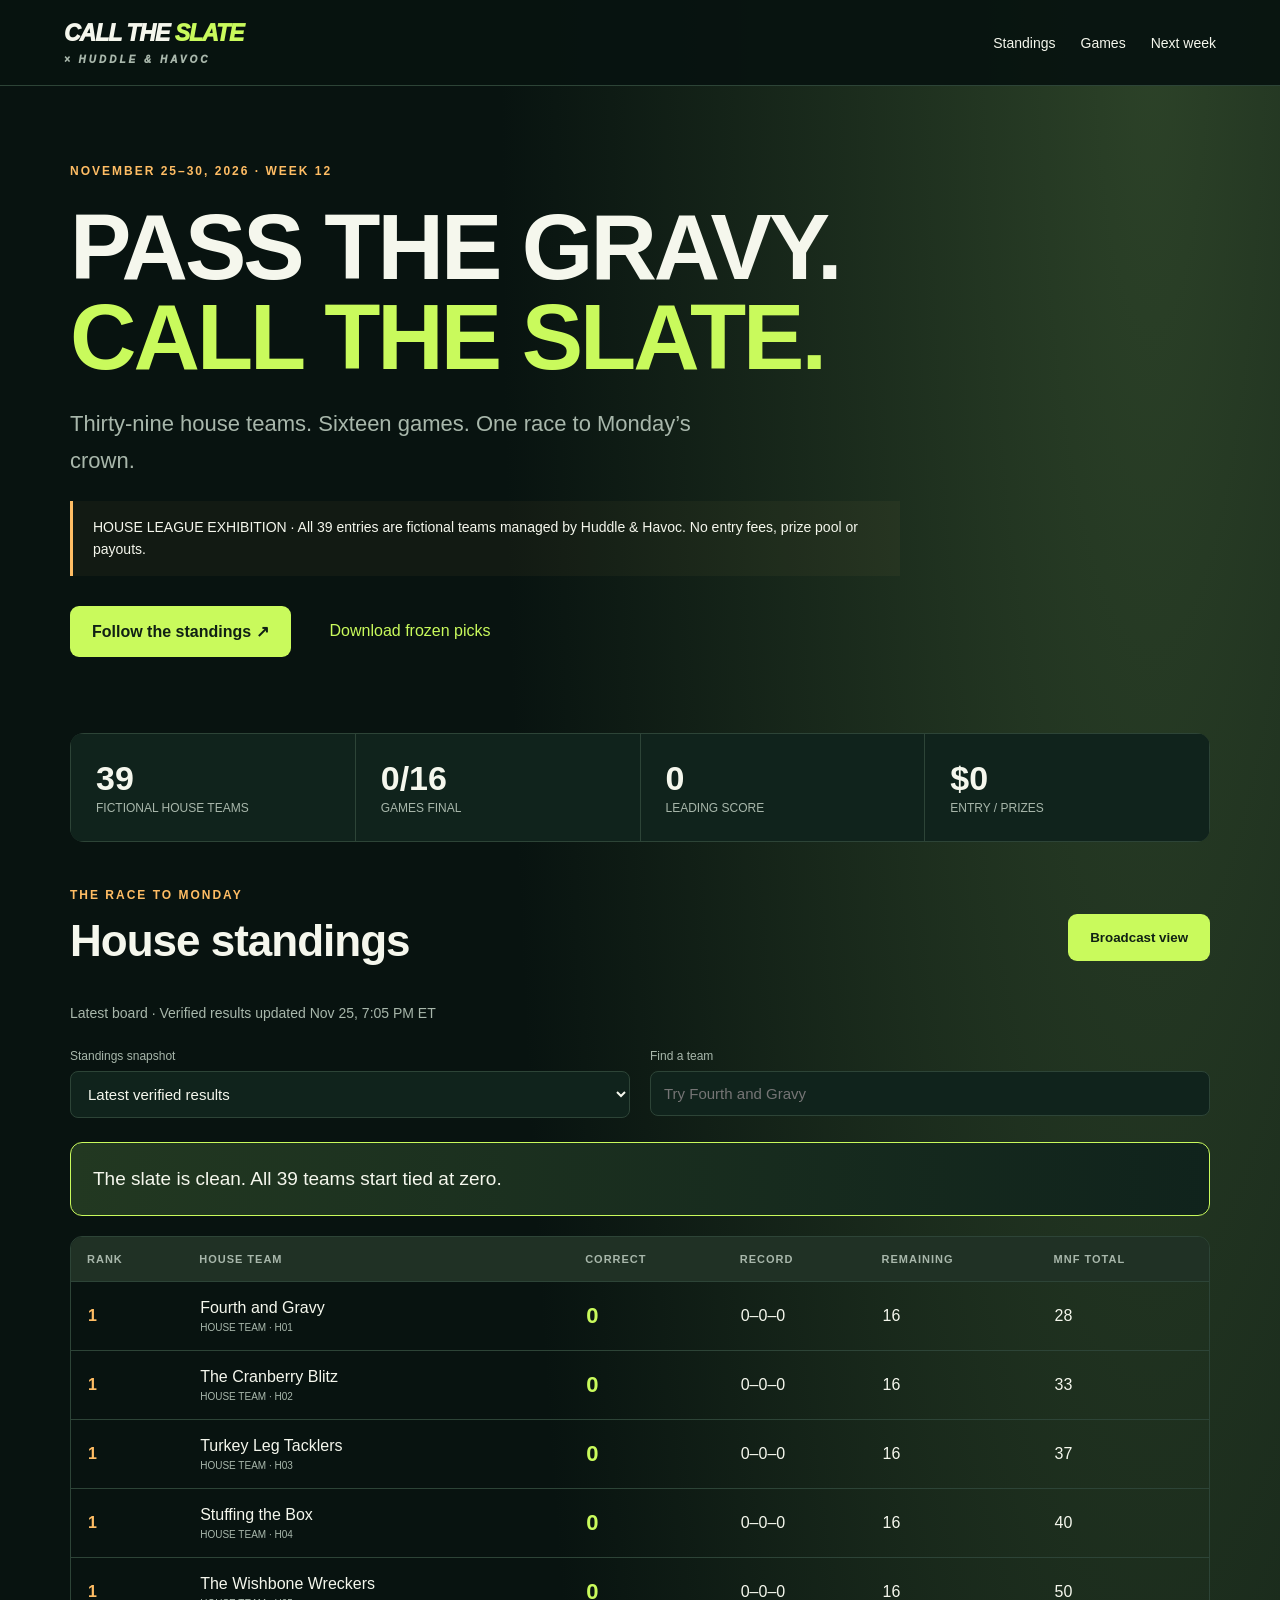
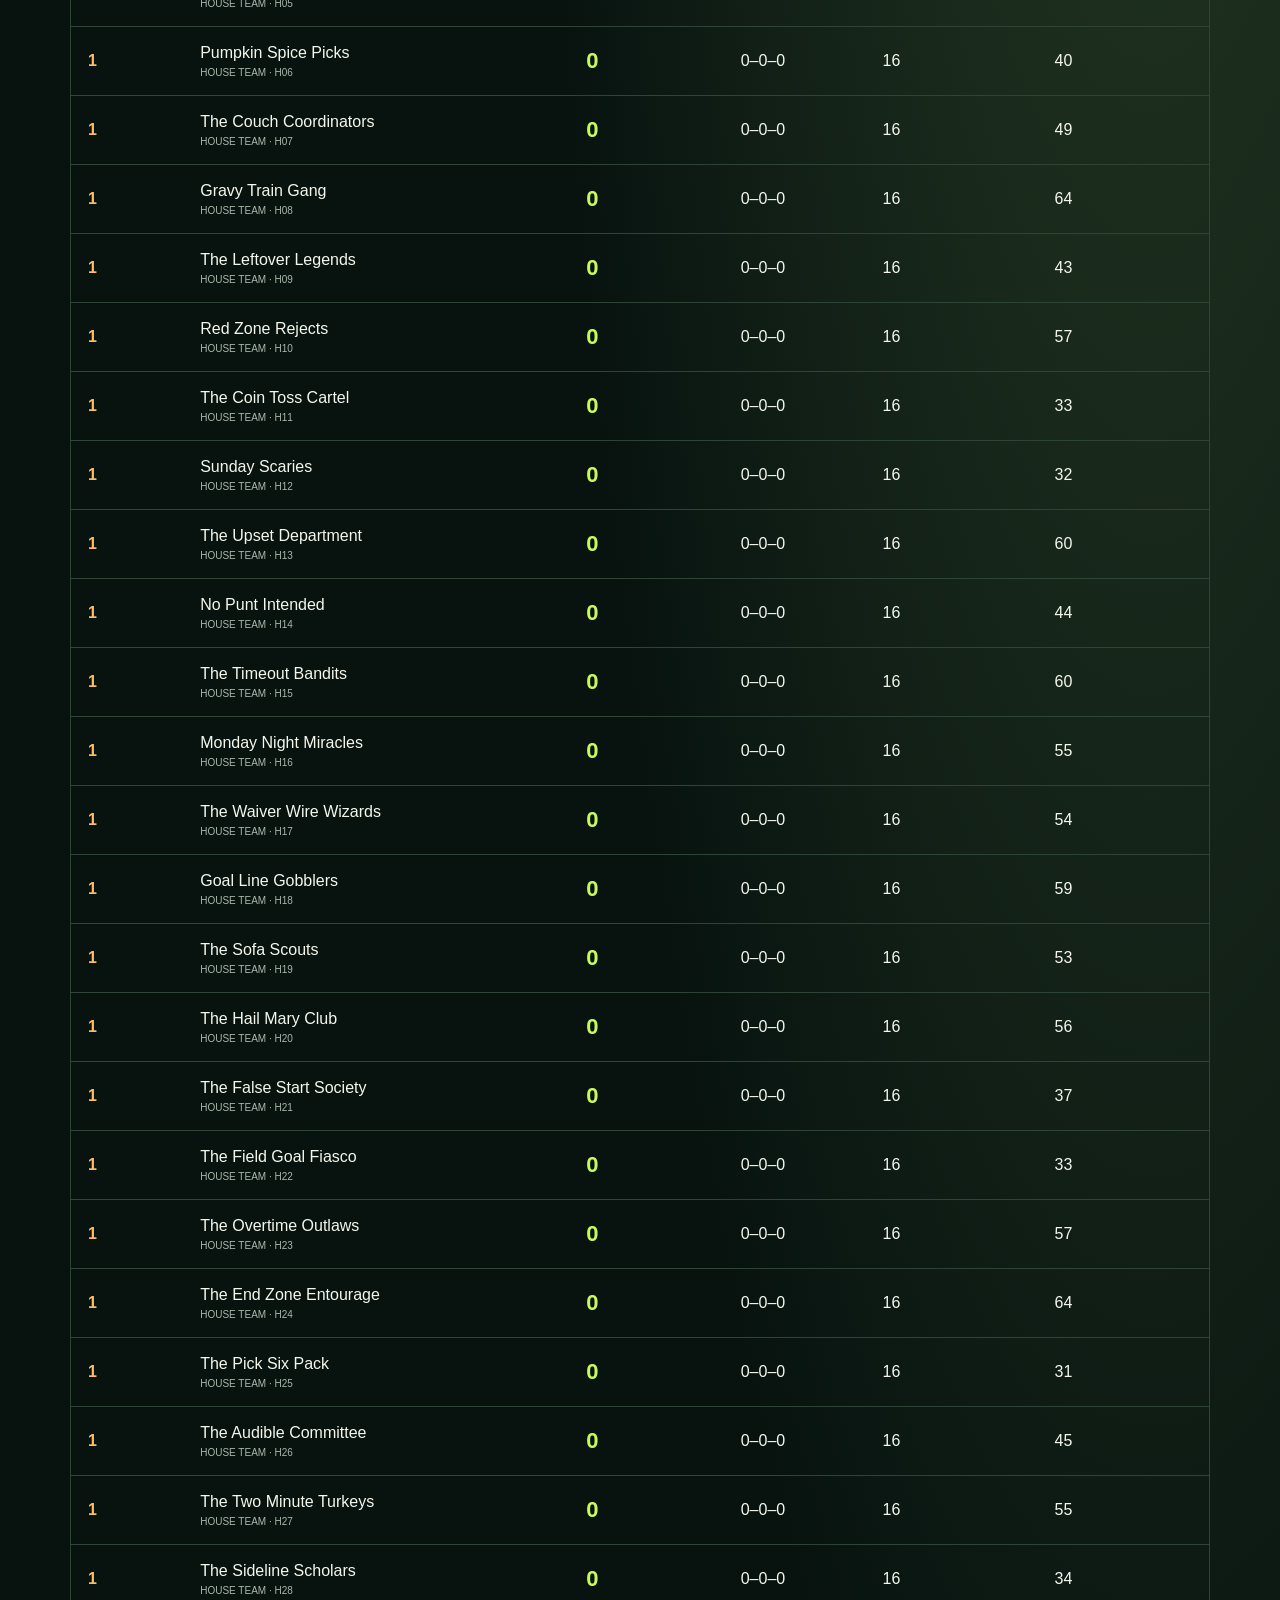
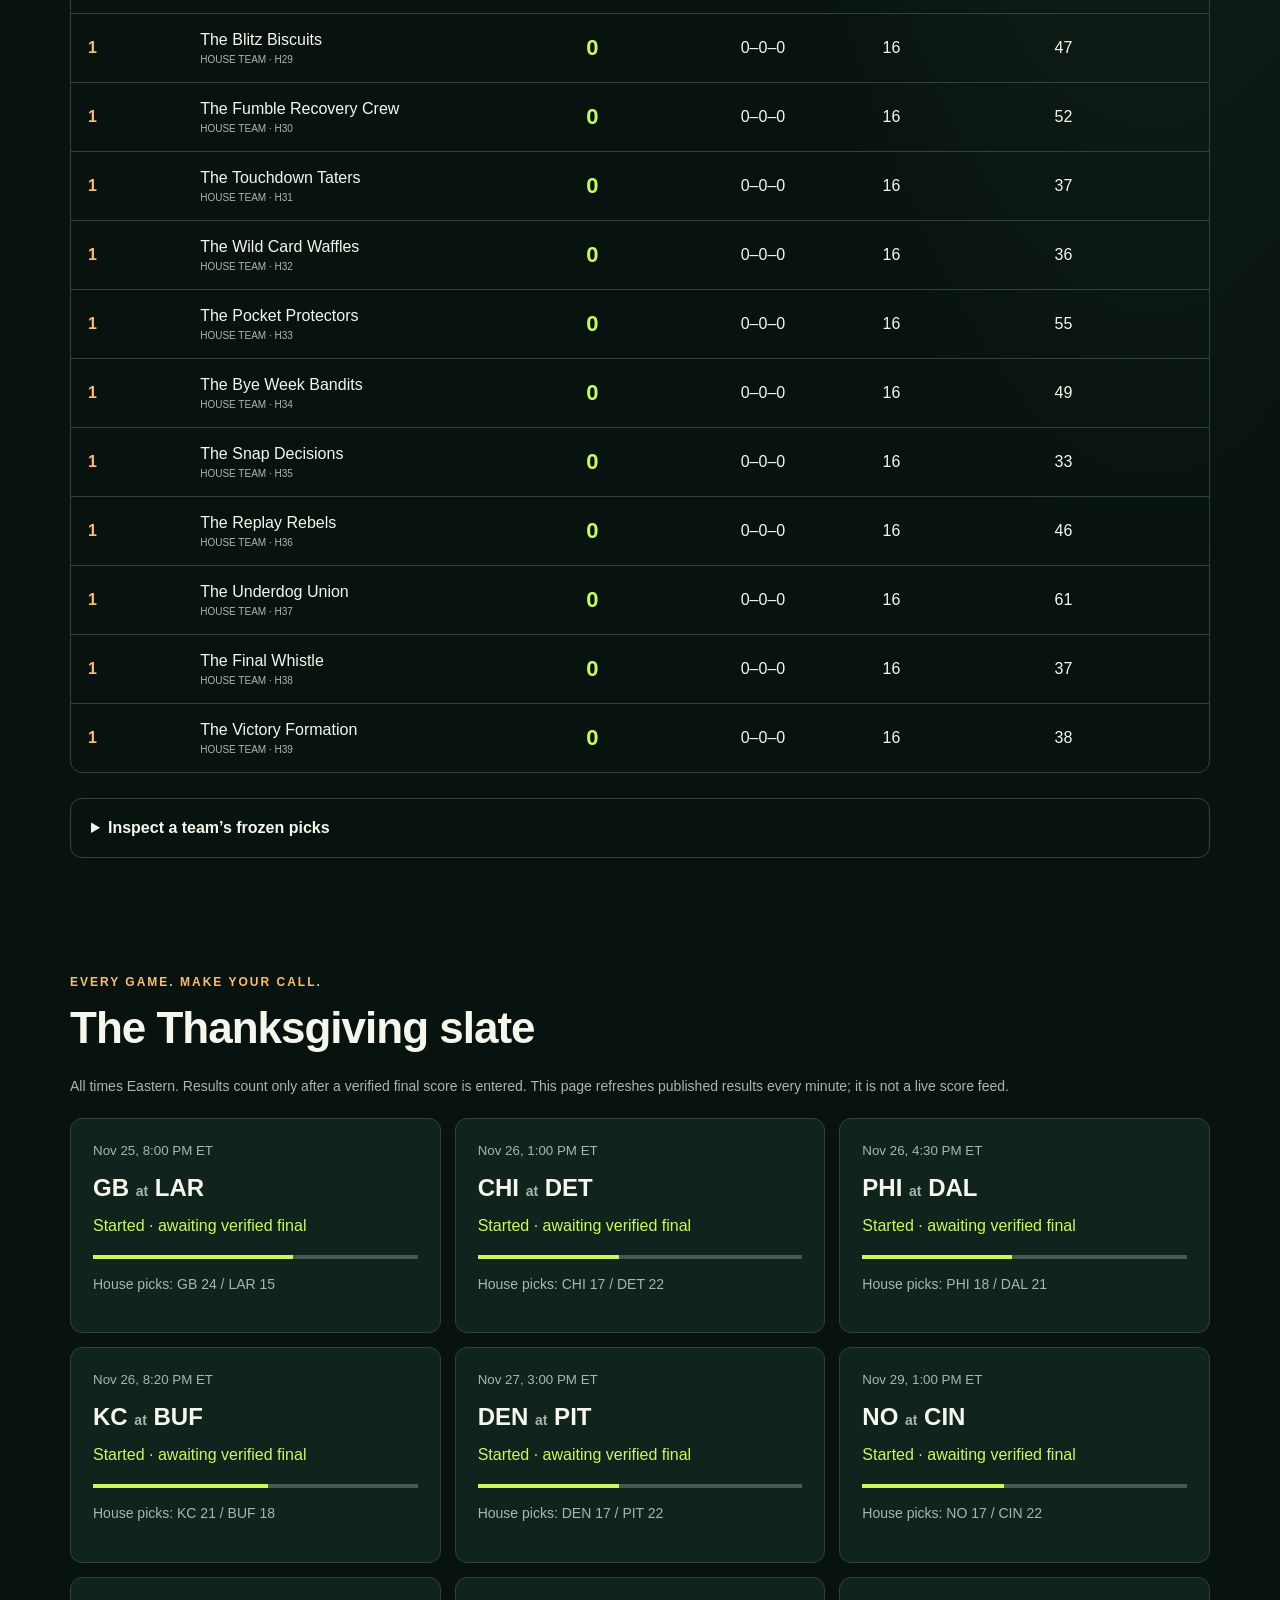
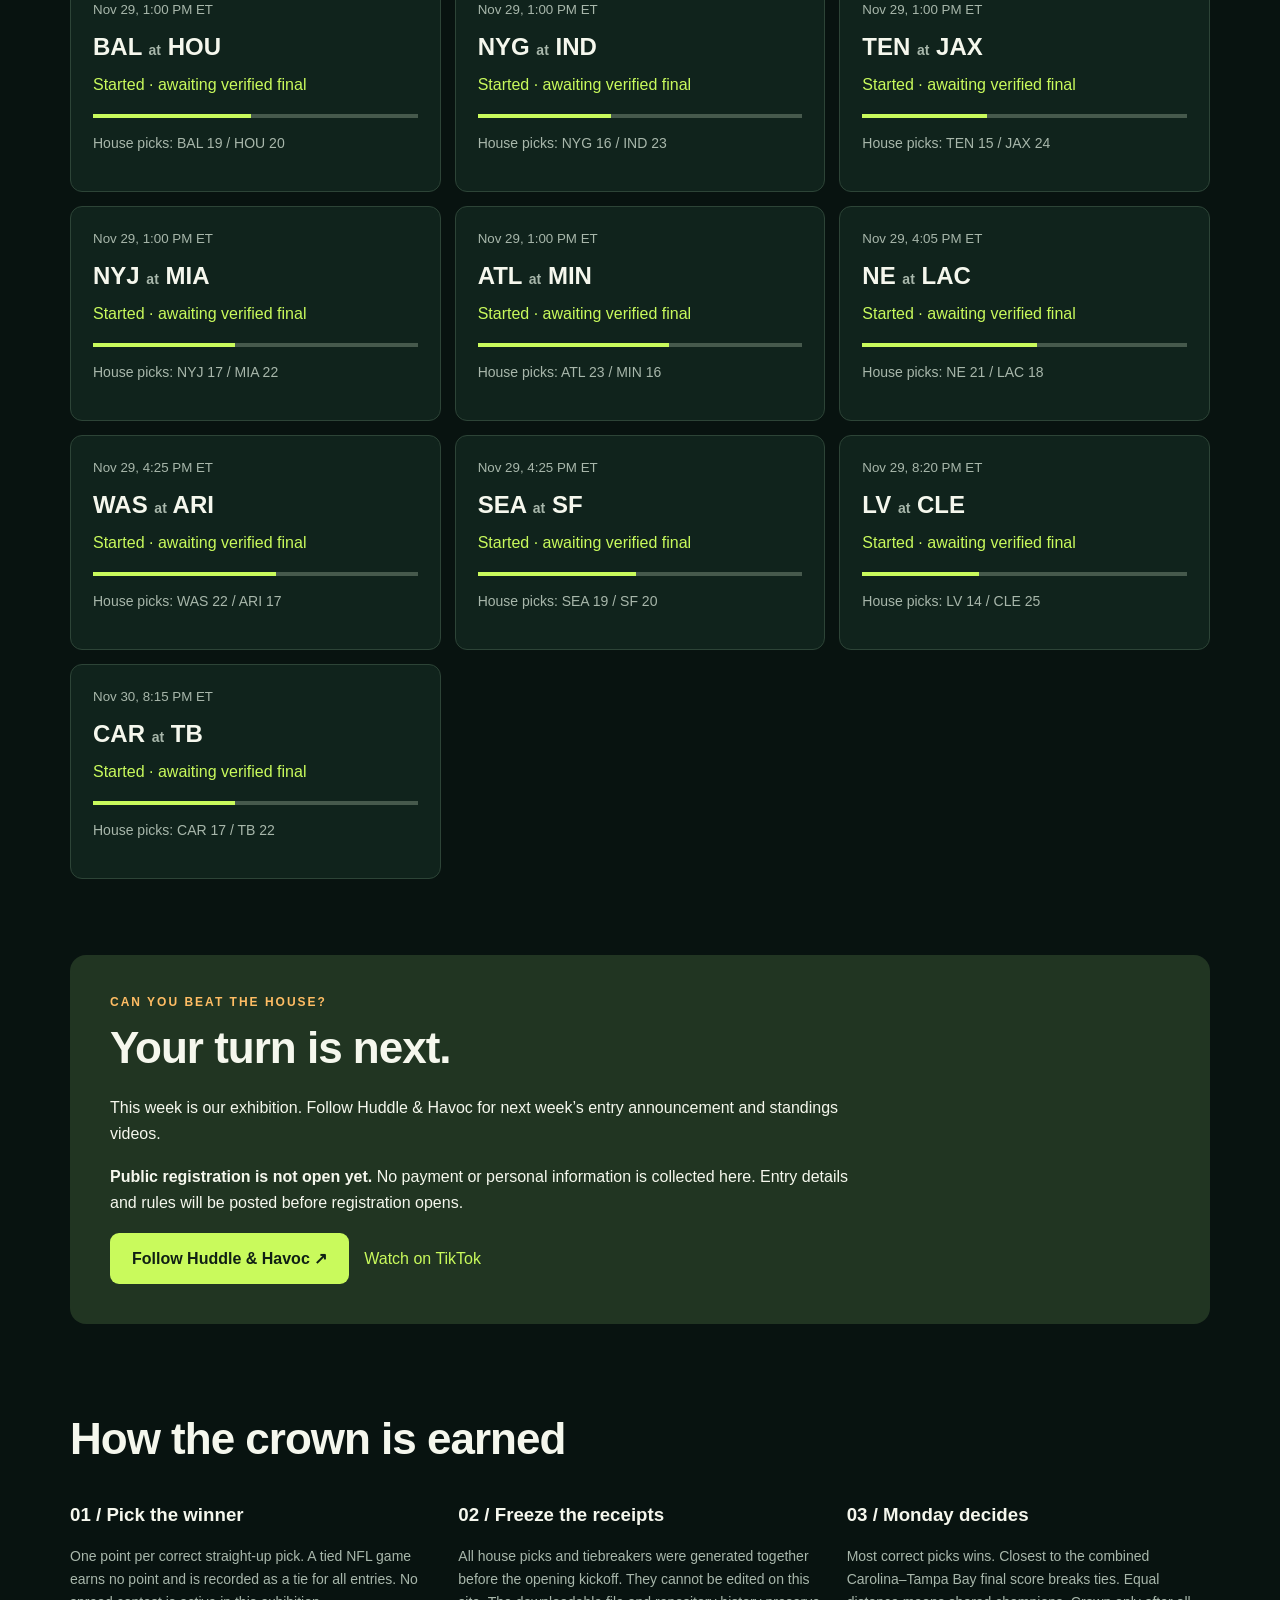
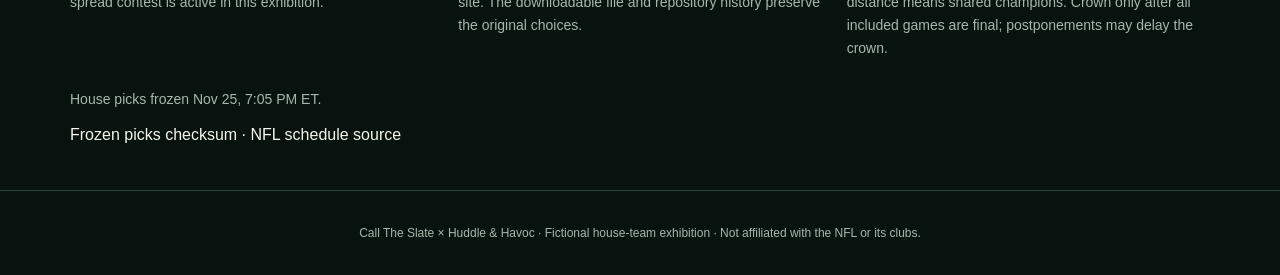
==== house.html @ 72aecaeb "Launch Week 12 House League: 39 fictional teams, 624 frozen picks, auditable standings" ====
<!doctype html><html lang="en"><head><meta charset="UTF-8"><meta name="viewport" content="width=device-width,initial-scale=1"><title>Thanksgiving House League | Call The Slate × Huddle & Havoc</title><meta name="description" content="39 fictional house teams. 16 NFL games. Follow the Thanksgiving pick’em exhibition, inspect every frozen pick and watch the race to Monday’s crown."><link rel="stylesheet" href="house.css"></head><body><header><a href="house.html" class="brand">CALL THE <span>SLATE</span><small>× HUDDLE & HAVOC</small></a><nav><a href="#board">Standings</a><a href="#slate">Games</a><a href="#join">Next week</a></nav></header><main><section class="hero"><div class="eyebrow">NOVEMBER 25–30, 2026 · WEEK 12</div><h1>PASS THE GRAVY.<br><em>CALL THE SLATE.</em></h1><p class="intro">Thirty-nine house teams. Sixteen games. One race to Monday’s crown.</p><div class="notice">HOUSE LEAGUE EXHIBITION · All 39 entries are fictional teams managed by Huddle & Havoc. No entry fees, prize pool or payouts.</div><div class="actions"><a class="button" href="#board">Follow the standings ↗</a><a href="house-week12.json" class="secondary" download>Download frozen picks</a></div></section><section class="stats" id="stats"></section><section id="board"><div class="sectionTitle"><div><div class="eyebrow">THE RACE TO MONDAY</div><h2>House standings</h2></div><button id="broadcast">Broadcast view</button></div><p id="updated" class="muted"></p><div class="controls"><label>Standings snapshot <select id="snapshot"><option value="latest">Latest verified results</option></select></label><label>Find a team <input id="search" type="search" placeholder="Try Fourth and Gravy"></label></div><div id="leader" class="leader"></div><div class="tableScroll"><table><thead><tr><th>Rank</th><th>House team</th><th>Correct</th><th>Record</th><th>Remaining</th><th>MNF total</th></tr></thead><tbody id="rows"></tbody></table></div><details id="teamDetail"><summary>Inspect a team’s frozen picks</summary><select id="teamSelect" aria-label="Choose house team"></select><div id="teamPicks" class="pickGrid"></div></details></section><section id="slate"><div class="eyebrow">EVERY GAME. MAKE YOUR CALL.</div><h2>The Thanksgiving slate</h2><p class="muted">All times Eastern. Results count only after a verified final score is entered. This page refreshes published results every minute; it is not a live score feed.</p><div id="games" class="gameGrid"></div></section><section id="join" class="join"><div class="eyebrow">CAN YOU BEAT THE HOUSE?</div><h2>Your turn is next.</h2><p>This week is our exhibition. Follow Huddle & Havoc for next week’s entry announcement and standings videos.</p><p><strong>Public registration is not open yet.</strong> No payment or personal information is collected here. Entry details and rules will be posted before registration opens.</p><a class="button" href="https://www.youtube.com/channel/UC_7mSys_F2Bz6LI4vd3ud-A">Follow Huddle & Havoc ↗</a><a class="secondary" href="https://www.tiktok.com/@huddleandhavoc">Watch on TikTok</a></section><section><h2>How the crown is earned</h2><div class="rules"><article><h3>01 / Pick the winner</h3><p>One point per correct straight-up pick. A tied NFL game earns no point and is recorded as a tie for all entries. No spread contest is active in this exhibition.</p></article><article><h3>02 / Freeze the receipts</h3><p>All house picks and tiebreakers were generated together before the opening kickoff. They cannot be edited on this site. The downloadable file and repository history preserve the original choices.</p></article><article><h3>03 / Monday decides</h3><p>Most correct picks wins. Closest to the combined Carolina–Tampa Bay final score breaks ties. Equal distance means shared champions. Crown only after all included games are final; postponements may delay the crown.</p></article></div><p id="frozen" class="muted"></p><a href="HOUSE_PICKS_SHA256.txt">Frozen picks checksum</a> · <a href="https://media.nfl.com/content/dam/communications/documents/2026/Week%2012%20Schedule%20Change.pdf">NFL schedule source</a></section></main><footer>Call The Slate × Huddle & Havoc · Fictional house-team exhibition · Not affiliated with the NFL or its clubs.</footer><script src="house-scoring.js"></script><script src="house.js"></script></body></html>
---- house.css ----
:root{--bg:#081310;--panel:#10231c;--line:#2d4437;--text:#f5f7ed;--muted:#a8b7ab;--green:#c9fa5c;--gold:#ffbd64}*{box-sizing:border-box}html{scroll-behavior:smooth;scroll-padding-top:90px}body{margin:0;color:var(--text);background:radial-gradient(ellipse at 90% 0,#2c4228,transparent 40%),var(--bg);font-family:Arial,Helvetica,sans-serif}header{position:sticky;top:0;background:#081310f2;border-bottom:1px solid var(--line);z-index:5;padding:20px 5%;display:flex;align-items:center;justify-content:space-between;gap:20px}.brand{font-weight:950;font-style:italic;font-size:23px;letter-spacing:-1px}.brand span{color:var(--green)}.brand small{display:block;font-size:10px;letter-spacing:3px;margin-top:7px;color:var(--muted)}a{color:inherit;text-decoration:none}nav{display:flex;gap:25px;font-size:14px}main{max-width:1200px;margin:auto;padding:0 30px}section{padding:46px 0}.hero{padding-top:78px}.eyebrow{font-weight:800;font-size:12px;letter-spacing:2px;color:var(--gold)}h1{font-size:clamp(42px,7.3vw,92px);line-height:.98;letter-spacing:-3px;margin:24px 0}h1 em{color:var(--green);font-style:normal}h2{font-size:clamp(28px,4vw,44px);letter-spacing:-1px;margin:14px 0 22px}p{line-height:1.65}.intro{font-size:22px;max-width:650px;color:var(--muted)}.notice{border-left:3px solid var(--gold);padding:15px 20px;background:#ffbd640a;max-width:830px;font-size:14px;line-height:1.6}.actions{display:flex;gap:24px;align-items:center;margin:30px 0}.button,button{background:var(--green);color:#102014;border:0;padding:16px 22px;border-radius:9px;font-weight:800;cursor:pointer;display:inline-block}.secondary{display:inline-block;padding:15px;color:var(--green)}.stats{display:grid;grid-template-columns:repeat(4,1fr);gap:1px;background:var(--line);padding:1px;border-radius:14px;overflow:hidden}.stat{padding:25px;background:var(--panel)}.stat b{font-size:34px;display:block}.stat span{font-size:12px;color:var(--muted)}.sectionTitle{display:flex;justify-content:space-between;align-items:center;gap:15px}.muted{color:var(--muted);font-size:14px}.controls{display:flex;gap:20px;margin:24px 0}label{font-size:12px;color:var(--muted);flex:1}input,select{display:block;margin-top:8px;padding:13px;background:var(--panel);color:var(--text);border:1px solid var(--line);border-radius:8px;width:100%;font-size:15px}.leader{padding:22px;border:1px solid var(--green);border-radius:12px;background:linear-gradient(90deg,#223821,#10231c);margin:20px 0;font-size:19px;line-height:1.5}.tableScroll{overflow:auto;border:1px solid var(--line);border-radius:12px}table{width:100%;border-collapse:collapse;white-space:nowrap;text-align:left}th{padding:16px;background:#203125;color:var(--muted);font-size:11px;text-transform:uppercase;letter-spacing:1px}td{padding:17px;border-top:1px solid var(--line)}td:first-child{font-weight:900;color:var(--gold)}td:nth-child(3){color:var(--green);font-weight:900;font-size:22px}td small{display:block;color:var(--muted);font-size:10px;margin-top:5px}details{margin:25px 0;border:1px solid var(--line);border-radius:12px;padding:20px}summary{cursor:pointer;font-weight:bold}.pickGrid,.gameGrid{display:grid;grid-template-columns:repeat(3,1fr);gap:14px;margin-top:20px}.game,.pick{padding:22px;background:var(--panel);border:1px solid var(--line);border-radius:12px}.game b{font-size:24px;display:block;margin:15px 0}.game small{color:var(--muted)}.game .result{color:var(--green)}.bar{height:4px;background:#46594c;margin-top:20px}.bar span{display:block;height:100%;background:var(--green)}.join{padding:40px;background:#213522;border-radius:16px;margin:30px 0}.join p{max-width:760px}.rules{display:grid;grid-template-columns:repeat(3,1fr);gap:25px}.rules p{color:var(--muted);font-size:14px}footer{padding:35px;text-align:center;border-top:1px solid var(--line);color:var(--muted);font-size:12px}.broadcast .hero,.broadcast header,.broadcast #slate,.broadcast #join,.broadcast .rules,.broadcast footer,.broadcast #teamDetail,.broadcast #search{display:none}.broadcast #board{padding-top:25px}.broadcast main{max-width:1600px}.broadcast td{padding:18px;font-size:20px}@media(max-width:700px){header{padding:15px;align-items:flex-start}.brand{font-size:18px}nav{gap:12px;font-size:12px}main{padding:0 16px}.hero{padding-top:40px}h1{letter-spacing:-2px}.intro{font-size:18px}.stats{grid-template-columns:1fr 1fr}.stat{padding:20px}.gameGrid,.pickGrid,.rules{grid-template-columns:1fr}.controls,.actions{flex-direction:column;align-items:stretch}.join{padding:25px}.sectionTitle{align-items:flex-start}.sectionTitle button{font-size:11px;padding:12px}td{padding:13px}section{padding:30px 0}}
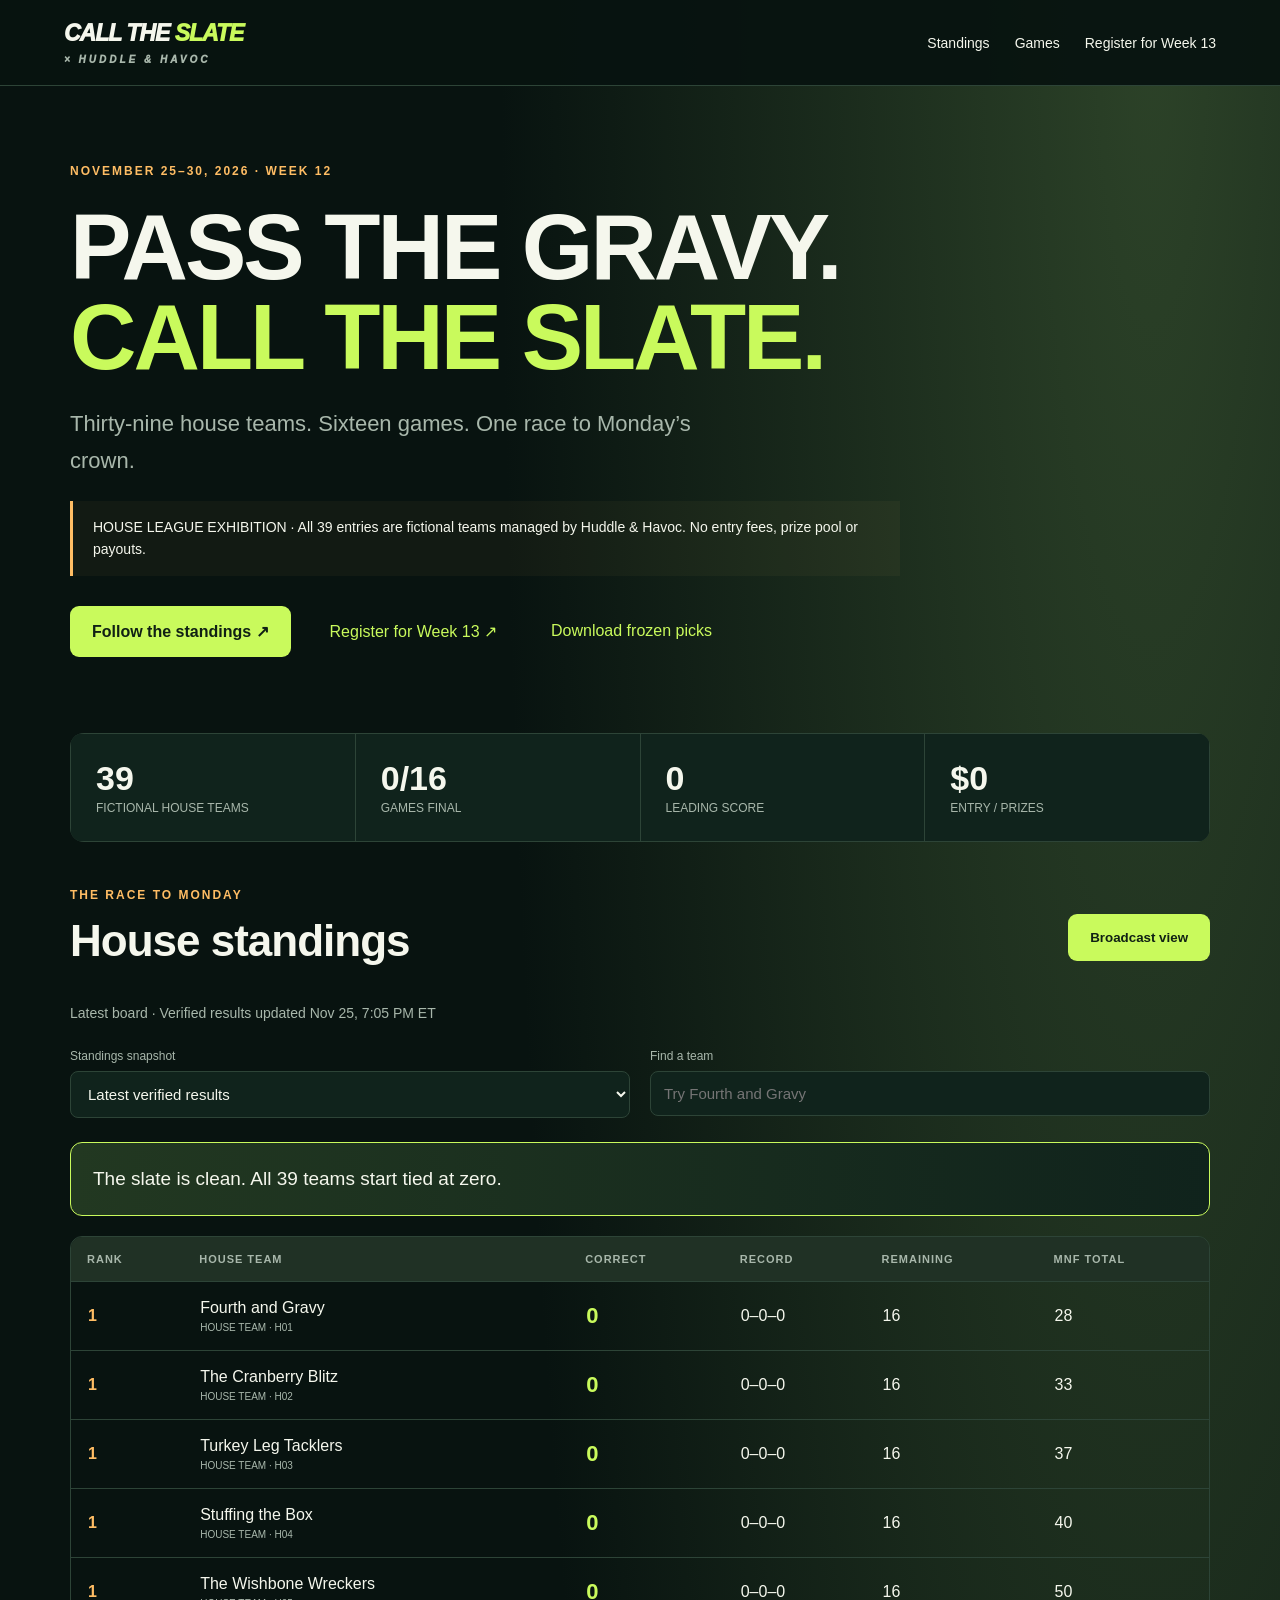
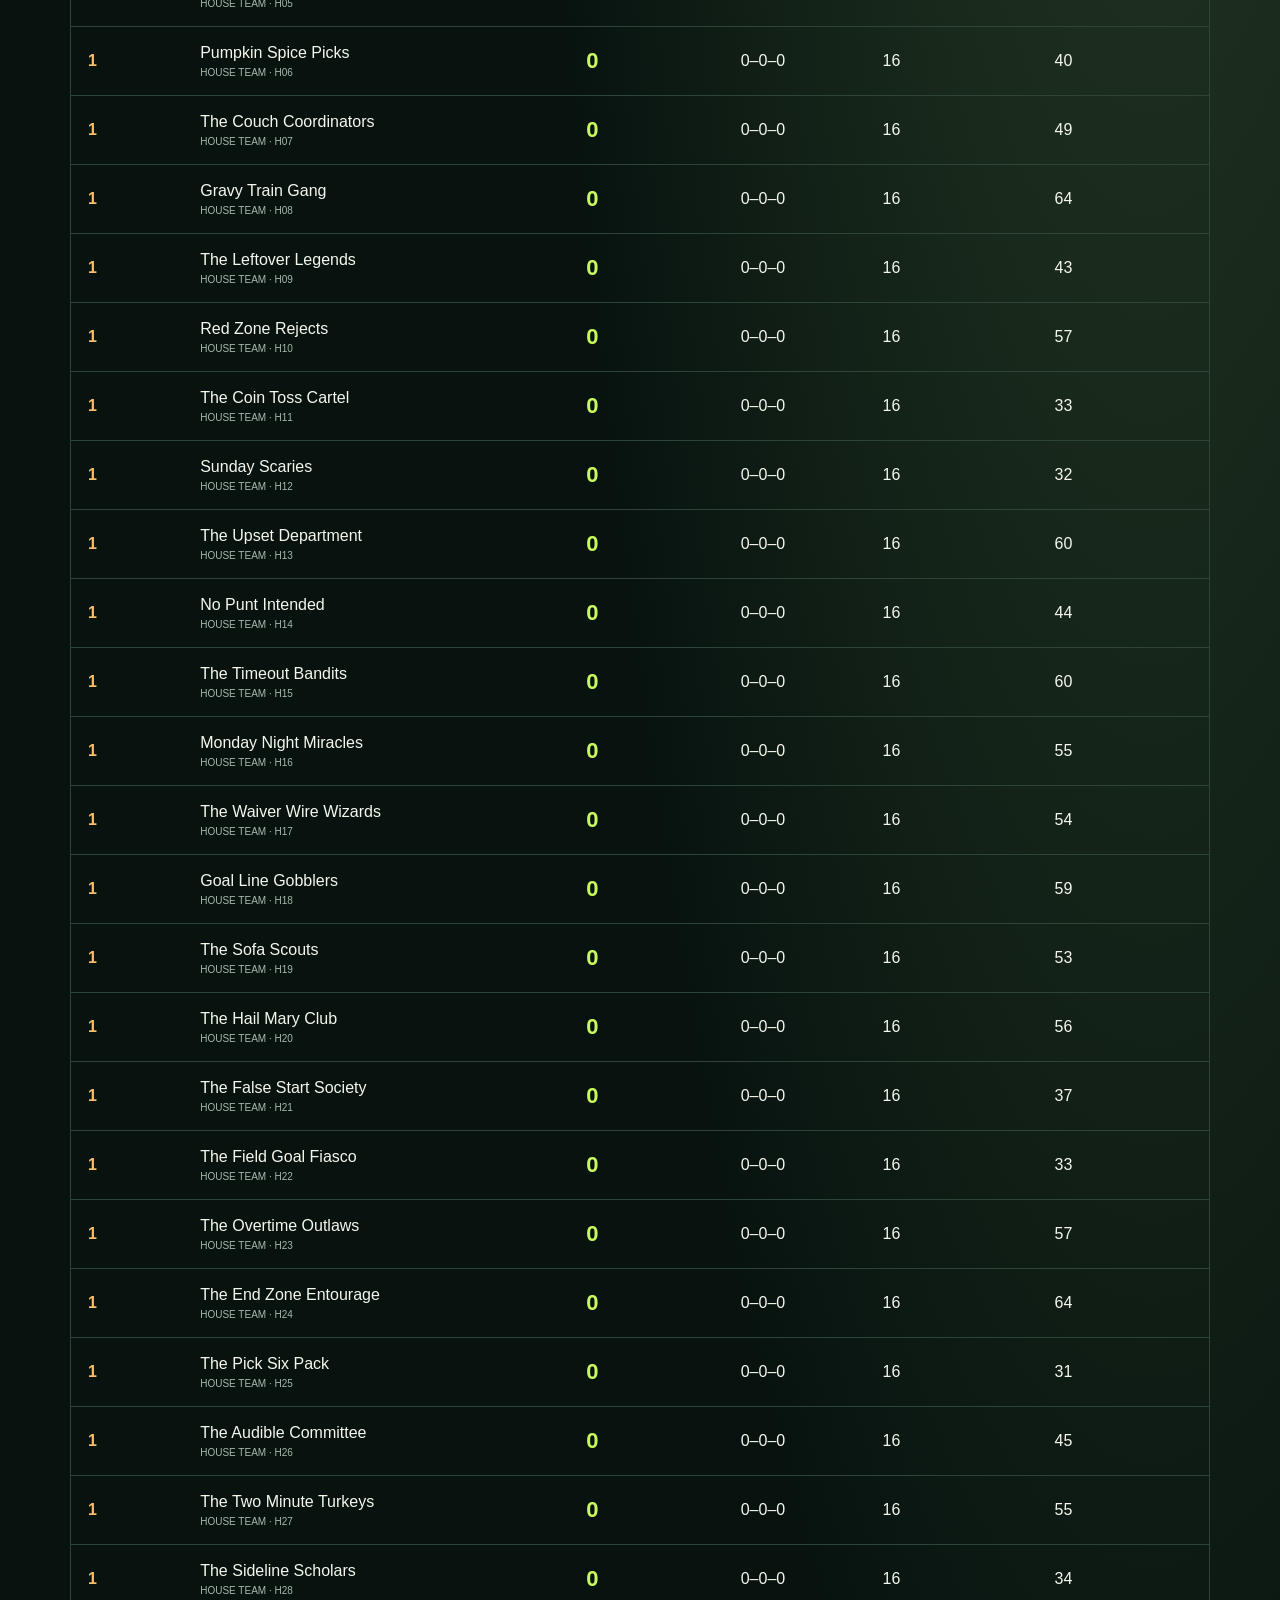
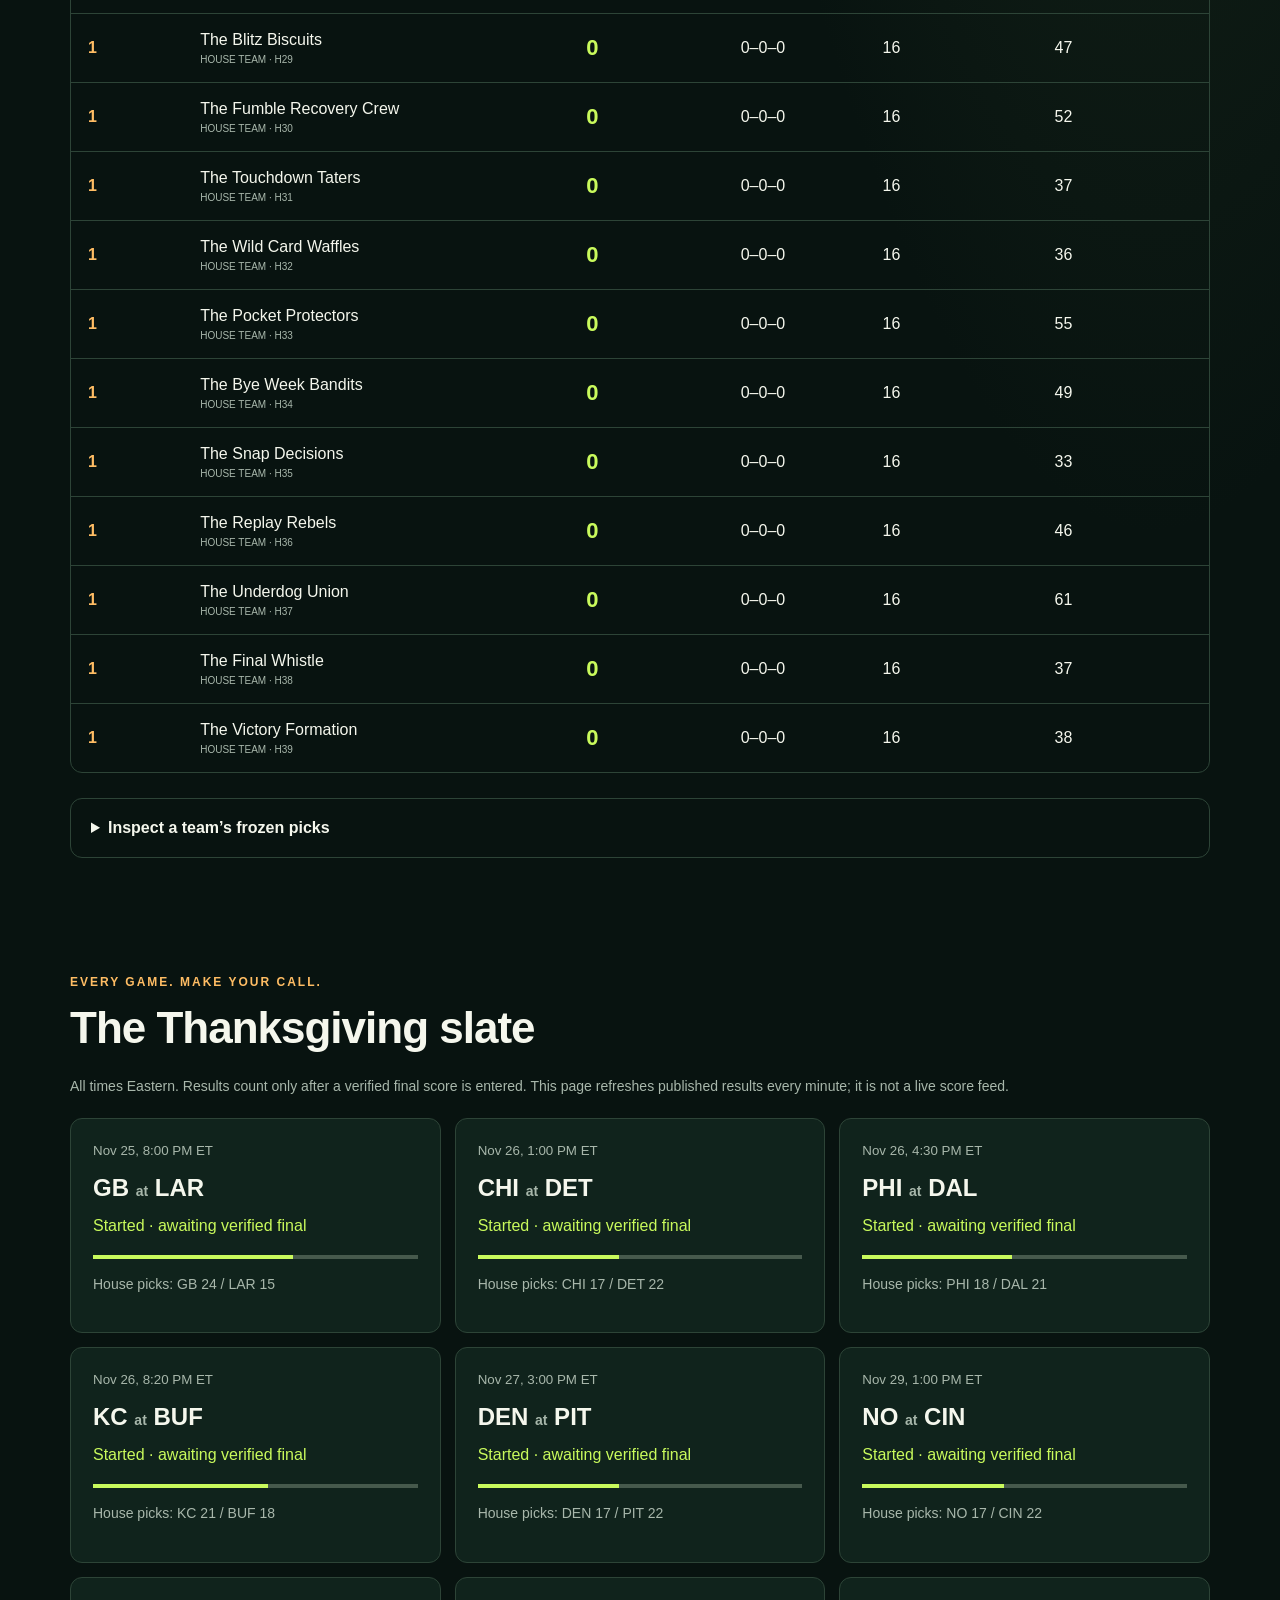
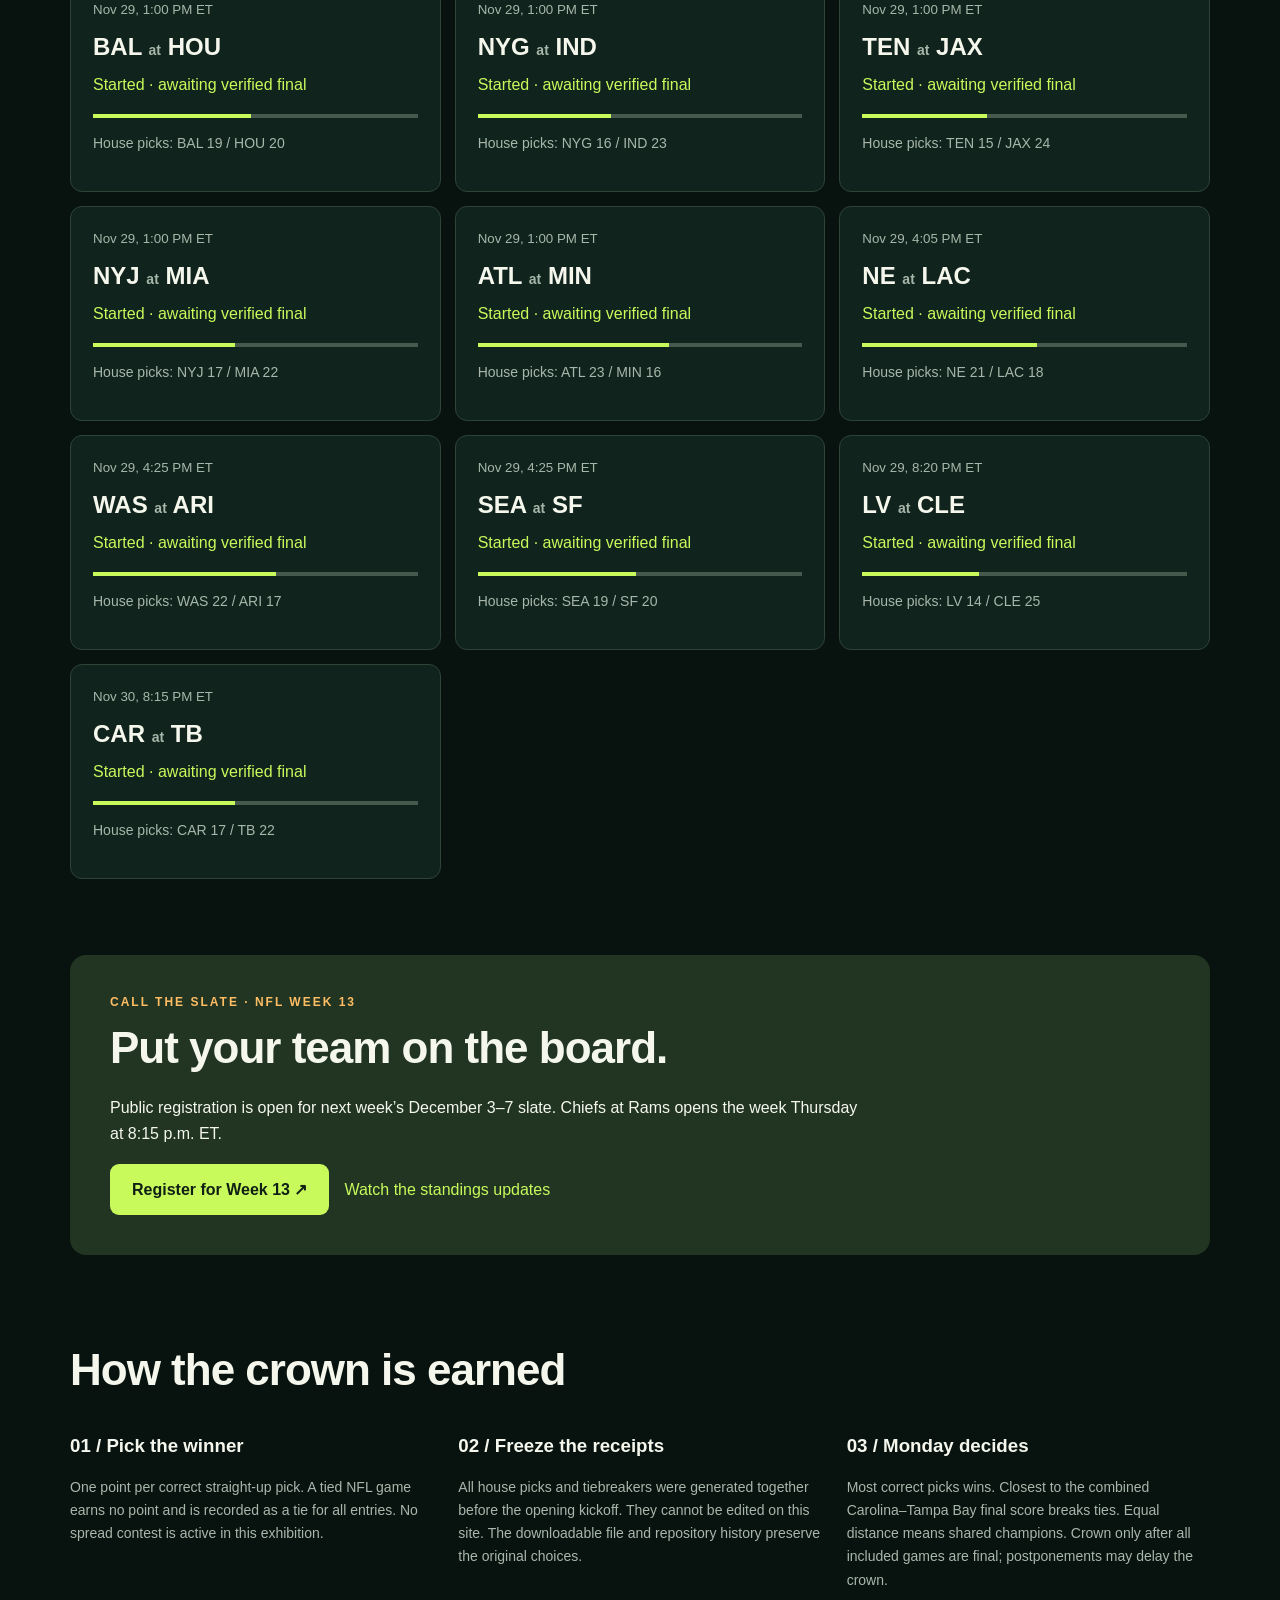
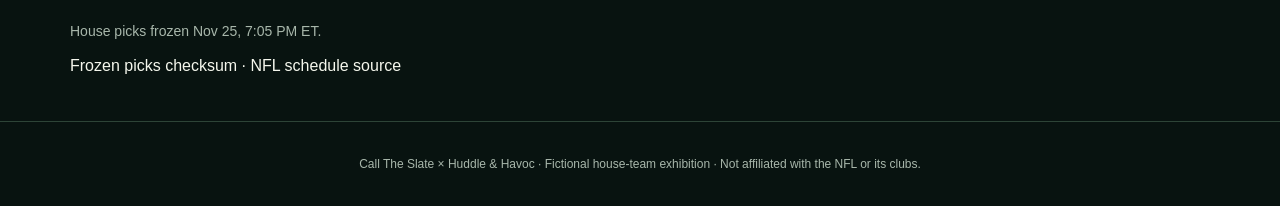
==== commit aea8eac8: "Open public Week 13 registration and add the standings-video signup link" ====
--- a/house.html
+++ b/house.html
@@ -1 +1,4 @@
-<!doctype html><html lang="en"><head><meta charset="UTF-8"><meta name="viewport" content="width=device-width,initial-scale=1"><title>Thanksgiving House League | Call The Slate × Huddle & Havoc</title><meta name="description" content="39 fictional house teams. 16 NFL games. Follow the Thanksgiving pick’em exhibition, inspect every frozen pick and watch the race to Monday’s crown."><link rel="stylesheet" href="house.css"></head><body><header><a href="house.html" class="brand">CALL THE <span>SLATE</span><small>× HUDDLE & HAVOC</small></a><nav><a href="#board">Standings</a><a href="#slate">Games</a><a href="#join">Next week</a></nav></header><main><section class="hero"><div class="eyebrow">NOVEMBER 25–30, 2026 · WEEK 12</div><h1>PASS THE GRAVY.<br><em>CALL THE SLATE.</em></h1><p class="intro">Thirty-nine house teams. Sixteen games. One race to Monday’s crown.</p><div class="notice">HOUSE LEAGUE EXHIBITION · All 39 entries are fictional teams managed by Huddle & Havoc. No entry fees, prize pool or payouts.</div><div class="actions"><a class="button" href="#board">Follow the standings ↗</a><a href="house-week12.json" class="secondary" download>Download frozen picks</a></div></section><section class="stats" id="stats"></section><section id="board"><div class="sectionTitle"><div><div class="eyebrow">THE RACE TO MONDAY</div><h2>House standings</h2></div><button id="broadcast">Broadcast view</button></div><p id="updated" class="muted"></p><div class="controls"><label>Standings snapshot <select id="snapshot"><option value="latest">Latest verified results</option></select></label><label>Find a team <input id="search" type="search" placeholder="Try Fourth and Gravy"></label></div><div id="leader" class="leader"></div><div class="tableScroll"><table><thead><tr><th>Rank</th><th>House team</th><th>Correct</th><th>Record</th><th>Remaining</th><th>MNF total</th></tr></thead><tbody id="rows"></tbody></table></div><details id="teamDetail"><summary>Inspect a team’s frozen picks</summary><select id="teamSelect" aria-label="Choose house team"></select><div id="teamPicks" class="pickGrid"></div></details></section><section id="slate"><div class="eyebrow">EVERY GAME. MAKE YOUR CALL.</div><h2>The Thanksgiving slate</h2><p class="muted">All times Eastern. Results count only after a verified final score is entered. This page refreshes published results every minute; it is not a live score feed.</p><div id="games" class="gameGrid"></div></section><section id="join" class="join"><div class="eyebrow">CAN YOU BEAT THE HOUSE?</div><h2>Your turn is next.</h2><p>This week is our exhibition. Follow Huddle & Havoc for next week’s entry announcement and standings videos.</p><p><strong>Public registration is not open yet.</strong> No payment or personal information is collected here. Entry details and rules will be posted before registration opens.</p><a class="button" href="https://www.youtube.com/channel/UC_7mSys_F2Bz6LI4vd3ud-A">Follow Huddle & Havoc ↗</a><a class="secondary" href="https://www.tiktok.com/@huddleandhavoc">Watch on TikTok</a></section><section><h2>How the crown is earned</h2><div class="rules"><article><h3>01 / Pick the winner</h3><p>One point per correct straight-up pick. A tied NFL game earns no point and is recorded as a tie for all entries. No spread contest is active in this exhibition.</p></article><article><h3>02 / Freeze the receipts</h3><p>All house picks and tiebreakers were generated together before the opening kickoff. They cannot be edited on this site. The downloadable file and repository history preserve the original choices.</p></article><article><h3>03 / Monday decides</h3><p>Most correct picks wins. Closest to the combined Carolina–Tampa Bay final score breaks ties. Equal distance means shared champions. Crown only after all included games are final; postponements may delay the crown.</p></article></div><p id="frozen" class="muted"></p><a href="HOUSE_PICKS_SHA256.txt">Frozen picks checksum</a> · <a href="https://media.nfl.com/content/dam/communications/documents/2026/Week%2012%20Schedule%20Change.pdf">NFL schedule source</a></section></main><footer>Call The Slate × Huddle & Havoc · Fictional house-team exhibition · Not affiliated with the NFL or its clubs.</footer><script src="house-scoring.js"></script><script src="house.js"></script></body></html>
+<!doctype html><html lang="en"><head><meta charset="UTF-8"><meta name="viewport" content="width=device-width,initial-scale=1"><title>Thanksgiving House League | Call The Slate × Huddle & Havoc</title><meta name="description" content="39 fictional house teams. 16 NFL games. Follow the Thanksgiving pick’em exhibition, inspect every frozen pick and watch the race to Monday’s crown."><link rel="stylesheet" href="house.css"></head><body><header><a href="house.html" class="brand">CALL THE <span>SLATE</span><small>× HUDDLE & HAVOC</small></a><nav><a href="#board">Standings</a><a href="#slate">Games</a><a href="join/" data-week13-link>Register for Week 13</a></nav></header><main><section class="hero"><div class="eyebrow">NOVEMBER 25–30, 2026 · WEEK 12</div><h1>PASS THE GRAVY.<br><em>CALL THE SLATE.</em></h1><p class="intro">Thirty-nine house teams. Sixteen games. One race to Monday’s crown.</p><div class="notice">HOUSE LEAGUE EXHIBITION · All 39 entries are fictional teams managed by Huddle & Havoc. No entry fees, prize pool or payouts.</div><div class="actions"><a class="button" href="#board">Follow the standings ↗</a><a href="join/" class="secondary" data-week13-link>Register for Week 13 ↗</a><a href="house-week12.json" class="secondary" download>Download frozen picks</a></div></section><section class="stats" id="stats"></section><section id="board"><div class="sectionTitle"><div><div class="eyebrow">THE RACE TO MONDAY</div><h2>House standings</h2></div><button id="broadcast">Broadcast view</button></div><p id="updated" class="muted"></p><div class="controls"><label>Standings snapshot <select id="snapshot"><option value="latest">Latest verified results</option></select></label><label>Find a team <input id="search" type="search" placeholder="Try Fourth and Gravy"></label></div><div id="leader" class="leader"></div><aside class="broadcast-entry" data-registration-promo hidden>
+<img src="join/week13-qr.png" width="128" height="128" alt="QR code for Week 13 registration">
+<div><strong>Week 13 registration is open</strong><span>Scan to register your team</span><a href="join/">call-the-slate-week1-live.vercel.app/join/</a></div>
+</aside><div class="tableScroll"><table><thead><tr><th>Rank</th><th>House team</th><th>Correct</th><th>Record</th><th>Remaining</th><th>MNF total</th></tr></thead><tbody id="rows"></tbody></table></div><details id="teamDetail"><summary>Inspect a team’s frozen picks</summary><select id="teamSelect" aria-label="Choose house team"></select><div id="teamPicks" class="pickGrid"></div></details></section><section id="slate"><div class="eyebrow">EVERY GAME. MAKE YOUR CALL.</div><h2>The Thanksgiving slate</h2><p class="muted">All times Eastern. Results count only after a verified final score is entered. This page refreshes published results every minute; it is not a live score feed.</p><div id="games" class="gameGrid"></div></section><section id="join" class="join"><div class="eyebrow">CALL THE SLATE · NFL WEEK 13</div><h2>Put your team on the board.</h2><p data-registration-message>Public registration is open for next week’s December 3–7 slate. Chiefs at Rams opens the week Thursday at 8:15 p.m. ET.</p><a class="button" data-week13-link href="join/">Register for Week 13 ↗</a><a class="secondary" href="https://www.tiktok.com/@huddleandhavoc">Watch the standings updates</a></section><section><h2>How the crown is earned</h2><div class="rules"><article><h3>01 / Pick the winner</h3><p>One point per correct straight-up pick. A tied NFL game earns no point and is recorded as a tie for all entries. No spread contest is active in this exhibition.</p></article><article><h3>02 / Freeze the receipts</h3><p>All house picks and tiebreakers were generated together before the opening kickoff. They cannot be edited on this site. The downloadable file and repository history preserve the original choices.</p></article><article><h3>03 / Monday decides</h3><p>Most correct picks wins. Closest to the combined Carolina–Tampa Bay final score breaks ties. Equal distance means shared champions. Crown only after all included games are final; postponements may delay the crown.</p></article></div><p id="frozen" class="muted"></p><a href="HOUSE_PICKS_SHA256.txt">Frozen picks checksum</a> · <a href="https://media.nfl.com/content/dam/communications/documents/2026/Week%2012%20Schedule%20Change.pdf">NFL schedule source</a></section></main><footer>Call The Slate × Huddle & Havoc · Fictional house-team exhibition · Not affiliated with the NFL or its clubs.</footer><script src="house-scoring.js"></script><script src="house.js"></script><script src="join/promo.js"></script></body></html>
--- a/house.css
+++ b/house.css
@@ -1 +1,12 @@
 :root{--bg:#081310;--panel:#10231c;--line:#2d4437;--text:#f5f7ed;--muted:#a8b7ab;--green:#c9fa5c;--gold:#ffbd64}*{box-sizing:border-box}html{scroll-behavior:smooth;scroll-padding-top:90px}body{margin:0;color:var(--text);background:radial-gradient(ellipse at 90% 0,#2c4228,transparent 40%),var(--bg);font-family:Arial,Helvetica,sans-serif}header{position:sticky;top:0;background:#081310f2;border-bottom:1px solid var(--line);z-index:5;padding:20px 5%;display:flex;align-items:center;justify-content:space-between;gap:20px}.brand{font-weight:950;font-style:italic;font-size:23px;letter-spacing:-1px}.brand span{color:var(--green)}.brand small{display:block;font-size:10px;letter-spacing:3px;margin-top:7px;color:var(--muted)}a{color:inherit;text-decoration:none}nav{display:flex;gap:25px;font-size:14px}main{max-width:1200px;margin:auto;padding:0 30px}section{padding:46px 0}.hero{padding-top:78px}.eyebrow{font-weight:800;font-size:12px;letter-spacing:2px;color:var(--gold)}h1{font-size:clamp(42px,7.3vw,92px);line-height:.98;letter-spacing:-3px;margin:24px 0}h1 em{color:var(--green);font-style:normal}h2{font-size:clamp(28px,4vw,44px);letter-spacing:-1px;margin:14px 0 22px}p{line-height:1.65}.intro{font-size:22px;max-width:650px;color:var(--muted)}.notice{border-left:3px solid var(--gold);padding:15px 20px;background:#ffbd640a;max-width:830px;font-size:14px;line-height:1.6}.actions{display:flex;gap:24px;align-items:center;margin:30px 0}.button,button{background:var(--green);color:#102014;border:0;padding:16px 22px;border-radius:9px;font-weight:800;cursor:pointer;display:inline-block}.secondary{display:inline-block;padding:15px;color:var(--green)}.stats{display:grid;grid-template-columns:repeat(4,1fr);gap:1px;background:var(--line);padding:1px;border-radius:14px;overflow:hidden}.stat{padding:25px;background:var(--panel)}.stat b{font-size:34px;display:block}.stat span{font-size:12px;color:var(--muted)}.sectionTitle{display:flex;justify-content:space-between;align-items:center;gap:15px}.muted{color:var(--muted);font-size:14px}.controls{display:flex;gap:20px;margin:24px 0}label{font-size:12px;color:var(--muted);flex:1}input,select{display:block;margin-top:8px;padding:13px;background:var(--panel);color:var(--text);border:1px solid var(--line);border-radius:8px;width:100%;font-size:15px}.leader{padding:22px;border:1px solid var(--green);border-radius:12px;background:linear-gradient(90deg,#223821,#10231c);margin:20px 0;font-size:19px;line-height:1.5}.tableScroll{overflow:auto;border:1px solid var(--line);border-radius:12px}table{width:100%;border-collapse:collapse;white-space:nowrap;text-align:left}th{padding:16px;background:#203125;color:var(--muted);font-size:11px;text-transform:uppercase;letter-spacing:1px}td{padding:17px;border-top:1px solid var(--line)}td:first-child{font-weight:900;color:var(--gold)}td:nth-child(3){color:var(--green);font-weight:900;font-size:22px}td small{display:block;color:var(--muted);font-size:10px;margin-top:5px}details{margin:25px 0;border:1px solid var(--line);border-radius:12px;padding:20px}summary{cursor:pointer;font-weight:bold}.pickGrid,.gameGrid{display:grid;grid-template-columns:repeat(3,1fr);gap:14px;margin-top:20px}.game,.pick{padding:22px;background:var(--panel);border:1px solid var(--line);border-radius:12px}.game b{font-size:24px;display:block;margin:15px 0}.game small{color:var(--muted)}.game .result{color:var(--green)}.bar{height:4px;background:#46594c;margin-top:20px}.bar span{display:block;height:100%;background:var(--green)}.join{padding:40px;background:#213522;border-radius:16px;margin:30px 0}.join p{max-width:760px}.rules{display:grid;grid-template-columns:repeat(3,1fr);gap:25px}.rules p{color:var(--muted);font-size:14px}footer{padding:35px;text-align:center;border-top:1px solid var(--line);color:var(--muted);font-size:12px}.broadcast .hero,.broadcast header,.broadcast #slate,.broadcast #join,.broadcast .rules,.broadcast footer,.broadcast #teamDetail,.broadcast #search{display:none}.broadcast #board{padding-top:25px}.broadcast main{max-width:1600px}.broadcast td{padding:18px;font-size:20px}@media(max-width:700px){header{padding:15px;align-items:flex-start}.brand{font-size:18px}nav{gap:12px;font-size:12px}main{padding:0 16px}.hero{padding-top:40px}h1{letter-spacing:-2px}.intro{font-size:18px}.stats{grid-template-columns:1fr 1fr}.stat{padding:20px}.gameGrid,.pickGrid,.rules{grid-template-columns:1fr}.controls,.actions{flex-direction:column;align-items:stretch}.join{padding:25px}.sectionTitle{align-items:flex-start}.sectionTitle button{font-size:11px;padding:12px}td{padding:13px}section{padding:30px 0}}
+
+.broadcast-entry { display: none; }
+.broadcast .broadcast-entry:not([hidden]) {
+  display: flex; align-items: center; flex-wrap: wrap; gap: 1.2rem;
+  color: var(--text); background: var(--panel); border: 1px solid var(--line);
+  padding: 1rem 1.25rem; margin: 1rem 0; border-radius: .8rem;
+}
+.broadcast-entry img { width: clamp(80px, 10vw, 128px); height: auto; image-rendering: pixelated; }
+.broadcast-entry strong, .broadcast-entry span, .broadcast-entry a { display: block; }
+.broadcast-entry strong { font-size: clamp(1.1rem, 2.6vw, 2.2rem); color: var(--green); }
+.broadcast-entry a { color: var(--muted); font-size: .85rem; overflow-wrap: anywhere; }
